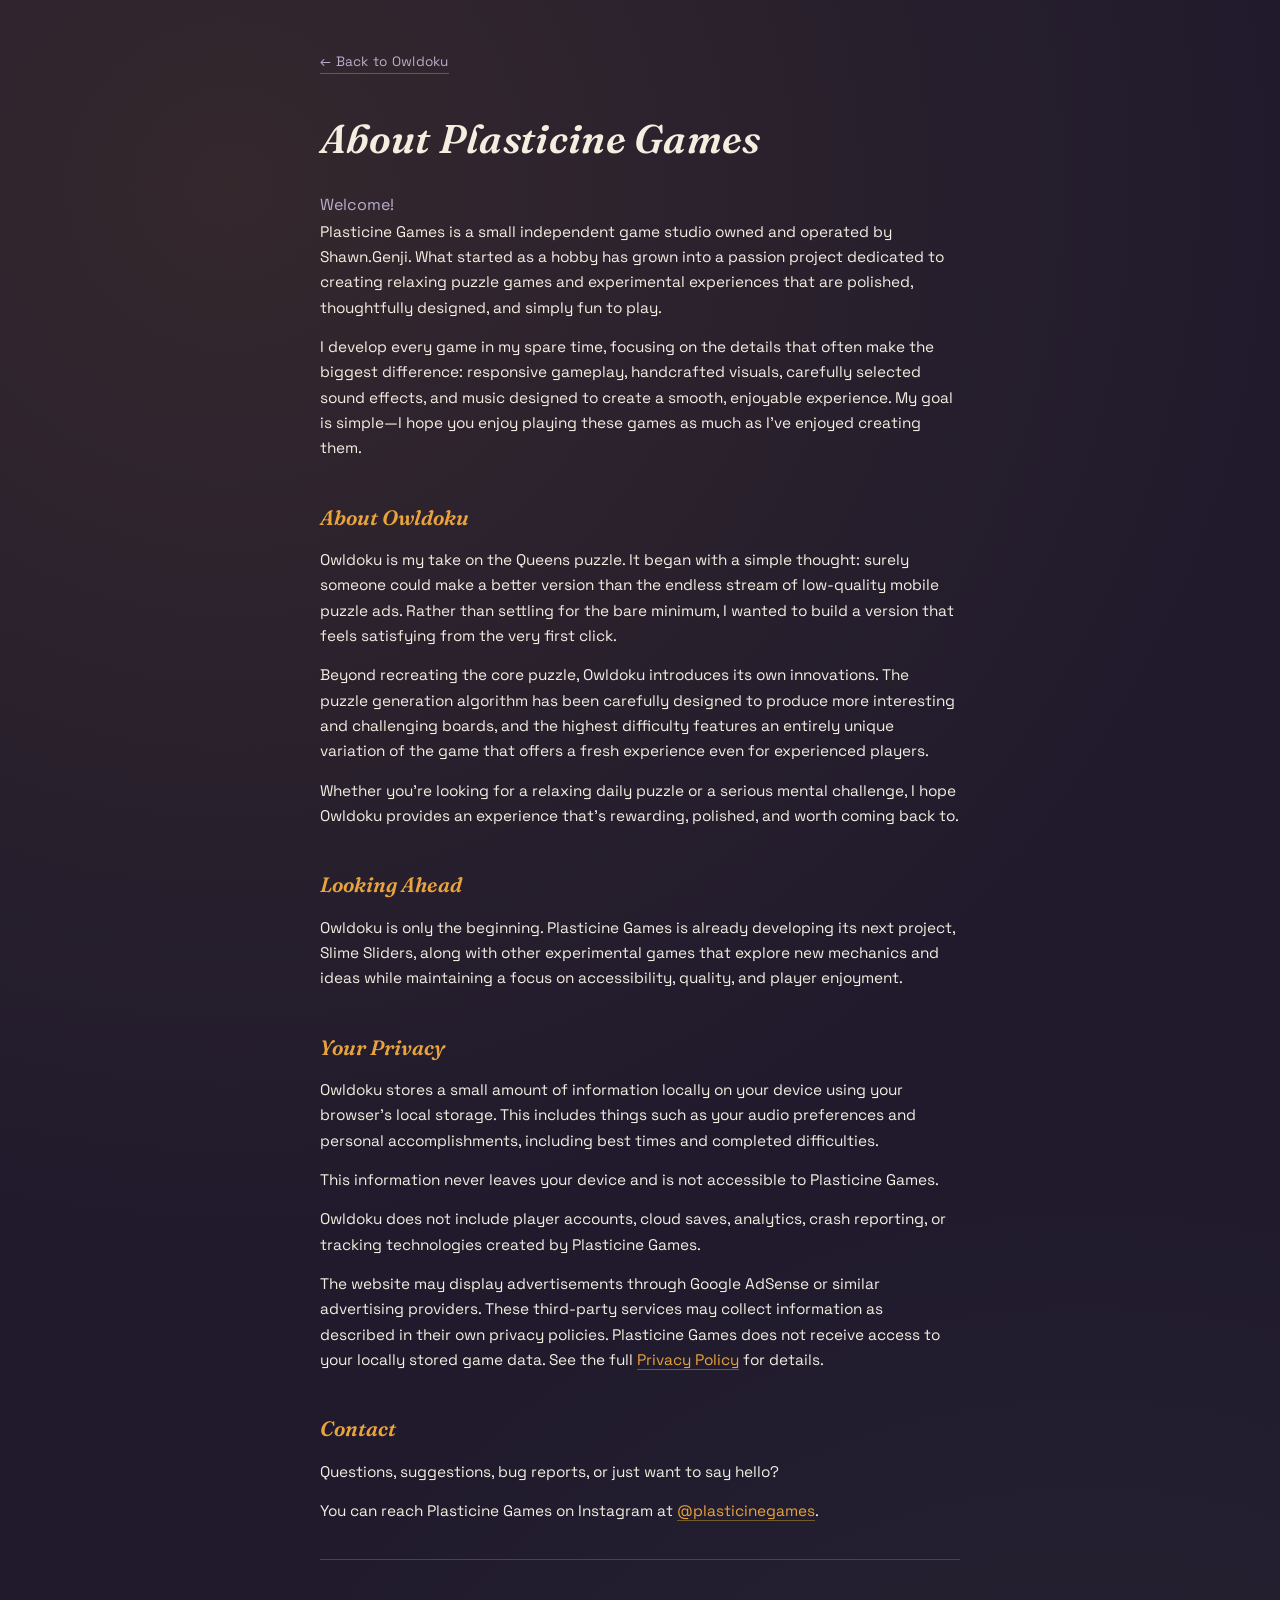
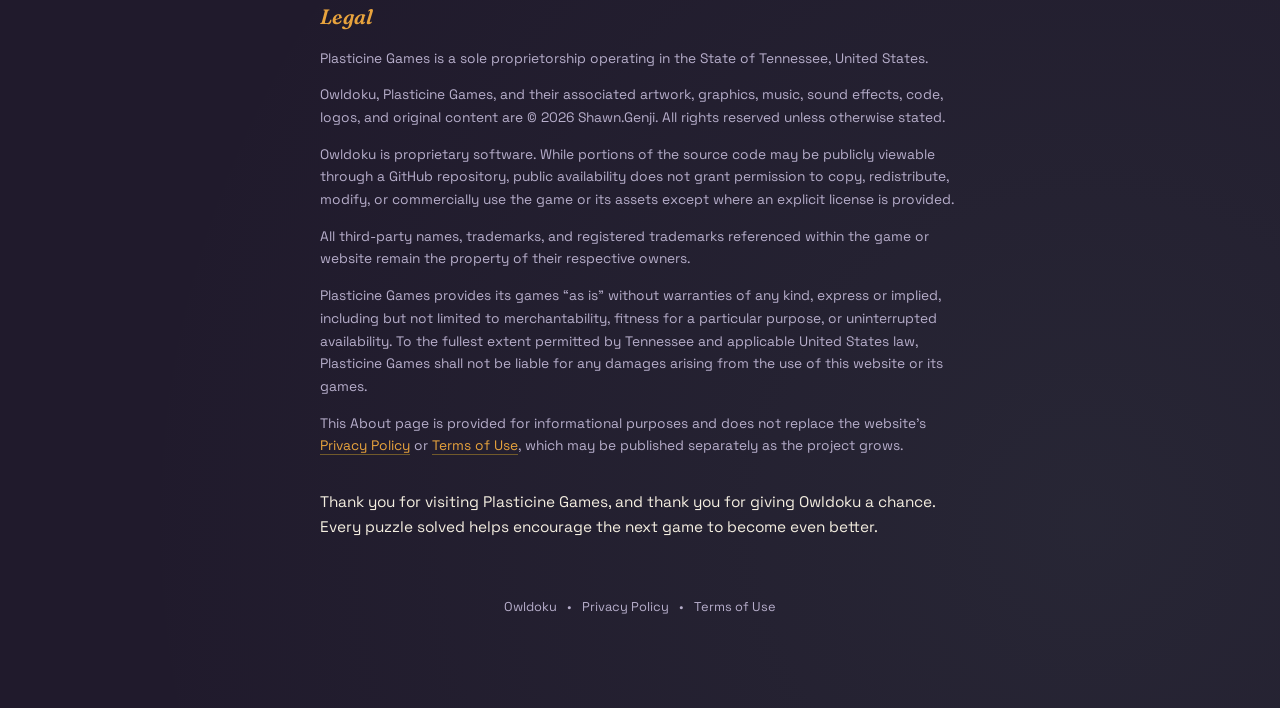
==== about.html @ 1ac2263f "Add files via upload" ====
<!DOCTYPE html>
<html lang="en">
<head>
<meta charset="UTF-8">
<meta name="viewport" content="width=device-width, initial-scale=1.0">
<title>About Us — Owldoku</title>
<link rel="icon" type="image/svg+xml" href="favicon.svg">
<link rel="apple-touch-icon" sizes="180x180" href="apple-touch-icon.png">
<link rel="preconnect" href="https://fonts.googleapis.com">
<link href="https://fonts.googleapis.com/css2?family=Fraunces:ital,wght@0,500;0,600;1,500&family=Space+Grotesk:wght@400;500;600;700&display=swap" rel="stylesheet">
<style>
  :root{
    --bg:#201a2c; --bg-deep:#17131f; --surface:#2c2440; --surface-2:#362c4d;
    --line:#4a3f63; --line-strong:#6a5c8f; --ink:#f4eee0; --ink-dim:#b7aecb;
    --accent:#e8a33d; --accent-dim:#715a2b;
  }
  *{box-sizing:border-box;}
  body{
    margin:0; min-height:100vh;
    background:
      radial-gradient(circle at 18% 8%, rgba(232,163,61,0.10), transparent 45%),
      radial-gradient(circle at 85% 92%, rgba(127,181,158,0.08), transparent 40%),
      var(--bg);
    color:var(--ink);
    font-family:'Space Grotesk', sans-serif;
    line-height:1.65;
    padding:48px 20px 90px;
  }
  .page{ max-width:640px; margin:0 auto; }
  .back-link{
    display:inline-flex; align-items:center; gap:6px;
    color:var(--ink-dim); text-decoration:none; font-size:0.85rem;
    margin-bottom:32px; letter-spacing:0.02em;
    transition:color 0.15s ease;
  }
  .back-link:hover, .back-link:focus-visible{ color:var(--accent); }
  h1{
    font-family:'Fraunces', serif; font-style:italic; font-weight:600;
    font-size:clamp(1.9rem, 6vw, 2.5rem); margin:0 0 6px; letter-spacing:0.3px;
  }
  .updated{ color:var(--ink-dim); font-size:0.78rem; margin-bottom:8px; text-transform:uppercase; letter-spacing:0.08em; }
  .lede{ color:var(--ink-dim); font-size:1rem; margin:20px 0 0; }
  h2{
    font-family:'Fraunces', serif; font-weight:600; font-style:italic;
    font-size:1.3rem; margin:40px 0 12px; color:var(--accent);
  }
  p{ color:var(--ink); margin:0 0 14px; font-size:0.96rem; }
  a{ color:var(--accent); text-decoration:none; border-bottom:1px solid var(--accent-dim); }
  a:hover, a:focus-visible{ border-color:var(--accent); }
  hr{ border:none; border-top:1px solid var(--line); margin:36px 0; }
  .legal p{ color:var(--ink-dim); font-size:0.86rem; }
  footer{
    margin-top:56px; text-align:center; font-size:0.8rem; color:var(--ink-dim);
    display:flex; gap:10px; justify-content:center; flex-wrap:wrap;
  }
  footer a{ color:var(--ink-dim); border-bottom:1px solid transparent; }
  footer a:hover, footer a:focus-visible{ color:var(--accent); border-color:var(--accent-dim); }
</style>
</head>
<body>
<div class="page">
  <a class="back-link" href="Owldoku.html">&larr; Back to Owldoku</a>

  <h1>About Plasticine Games</h1>
  <p class="lede">Welcome!</p>

  <p>Plasticine Games is a small independent game studio owned and operated by Shawn.Genji. What started as a hobby has grown into a passion project dedicated to creating relaxing puzzle games and experimental experiences that are polished, thoughtfully designed, and simply fun to play.</p>
  <p>I develop every game in my spare time, focusing on the details that often make the biggest difference: responsive gameplay, handcrafted visuals, carefully selected sound effects, and music designed to create a smooth, enjoyable experience. My goal is simple&mdash;I hope you enjoy playing these games as much as I&rsquo;ve enjoyed creating them.</p>

  <h2>About Owldoku</h2>
  <p>Owldoku is my take on the Queens puzzle. It began with a simple thought: surely someone could make a better version than the endless stream of low-quality mobile puzzle ads. Rather than settling for the bare minimum, I wanted to build a version that feels satisfying from the very first click.</p>
  <p>Beyond recreating the core puzzle, Owldoku introduces its own innovations. The puzzle generation algorithm has been carefully designed to produce more interesting and challenging boards, and the highest difficulty features an entirely unique variation of the game that offers a fresh experience even for experienced players.</p>
  <p>Whether you&rsquo;re looking for a relaxing daily puzzle or a serious mental challenge, I hope Owldoku provides an experience that&rsquo;s rewarding, polished, and worth coming back to.</p>

  <h2>Looking Ahead</h2>
  <p>Owldoku is only the beginning. Plasticine Games is already developing its next project, Slime Sliders, along with other experimental games that explore new mechanics and ideas while maintaining a focus on accessibility, quality, and player enjoyment.</p>

  <h2>Your Privacy</h2>
  <p>Owldoku stores a small amount of information locally on your device using your browser&rsquo;s local storage. This includes things such as your audio preferences and personal accomplishments, including best times and completed difficulties.</p>
  <p>This information never leaves your device and is not accessible to Plasticine Games.</p>
  <p>Owldoku does not include player accounts, cloud saves, analytics, crash reporting, or tracking technologies created by Plasticine Games.</p>
  <p>The website may display advertisements through Google AdSense or similar advertising providers. These third-party services may collect information as described in their own privacy policies. Plasticine Games does not receive access to your locally stored game data. See the full <a href="privacy.html">Privacy Policy</a> for details.</p>

  <h2>Contact</h2>
  <p>Questions, suggestions, bug reports, or just want to say hello?</p>
  <p>You can reach Plasticine Games on Instagram at <a href="https://www.instagram.com/plasticinegames" target="_blank" rel="noopener">@plasticinegames</a>.</p>

  <hr>

  <h2>Legal</h2>
  <div class="legal">
    <p>Plasticine Games is a sole proprietorship operating in the State of Tennessee, United States.</p>
    <p>Owldoku, Plasticine Games, and their associated artwork, graphics, music, sound effects, code, logos, and original content are &copy; 2026 Shawn.Genji. All rights reserved unless otherwise stated.</p>
    <p>Owldoku is proprietary software. While portions of the source code may be publicly viewable through a GitHub repository, public availability does not grant permission to copy, redistribute, modify, or commercially use the game or its assets except where an explicit license is provided.</p>
    <p>All third-party names, trademarks, and registered trademarks referenced within the game or website remain the property of their respective owners.</p>
    <p>Plasticine Games provides its games &ldquo;as is&rdquo; without warranties of any kind, express or implied, including but not limited to merchantability, fitness for a particular purpose, or uninterrupted availability. To the fullest extent permitted by Tennessee and applicable United States law, Plasticine Games shall not be liable for any damages arising from the use of this website or its games.</p>
    <p>This About page is provided for informational purposes and does not replace the website&rsquo;s <a href="privacy.html">Privacy Policy</a> or <a href="terms.html">Terms of Use</a>, which may be published separately as the project grows.</p>
  </div>

  <p style="margin-top:32px;">Thank you for visiting Plasticine Games, and thank you for giving Owldoku a chance. Every puzzle solved helps encourage the next game to become even better.</p>

  <footer>
    <a href="Owldoku.html">Owldoku</a> &bull; <a href="privacy.html">Privacy Policy</a> &bull; <a href="terms.html">Terms of Use</a>
  </footer>
</div>
</body>
</html>
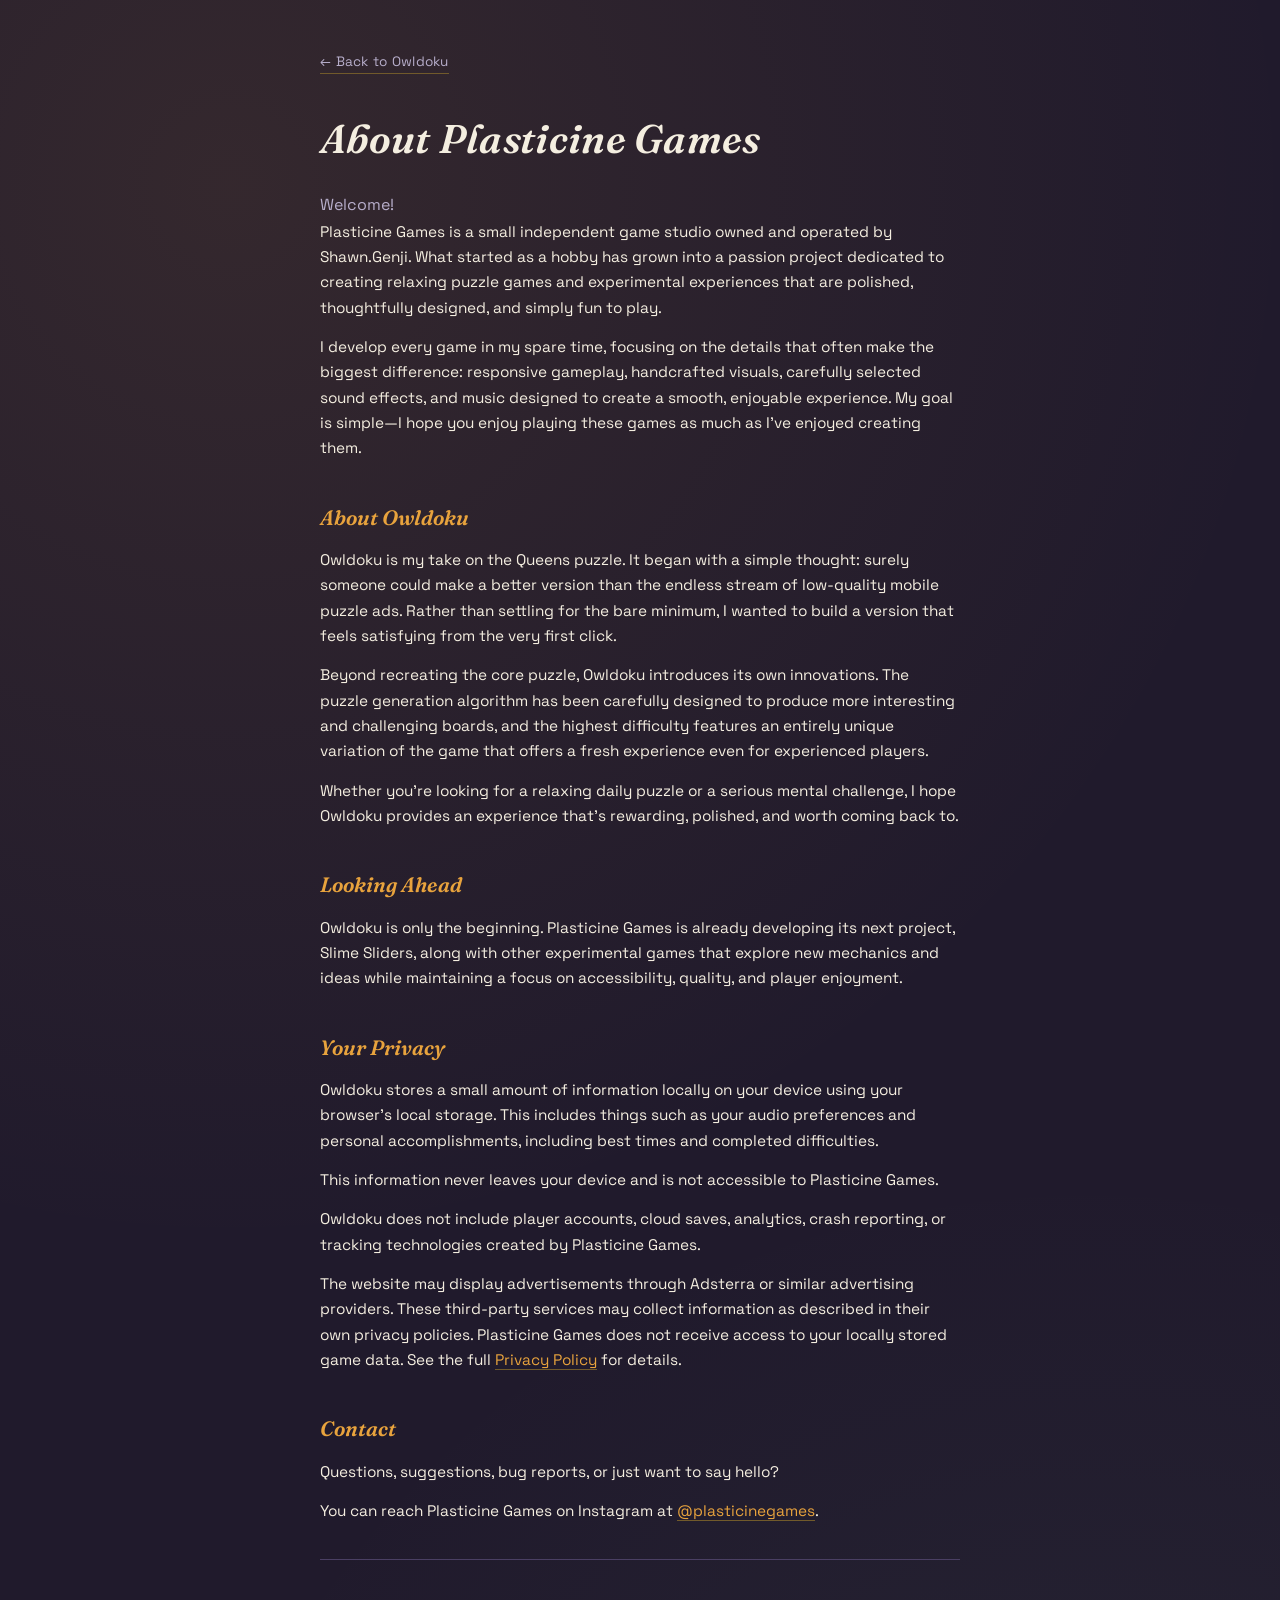
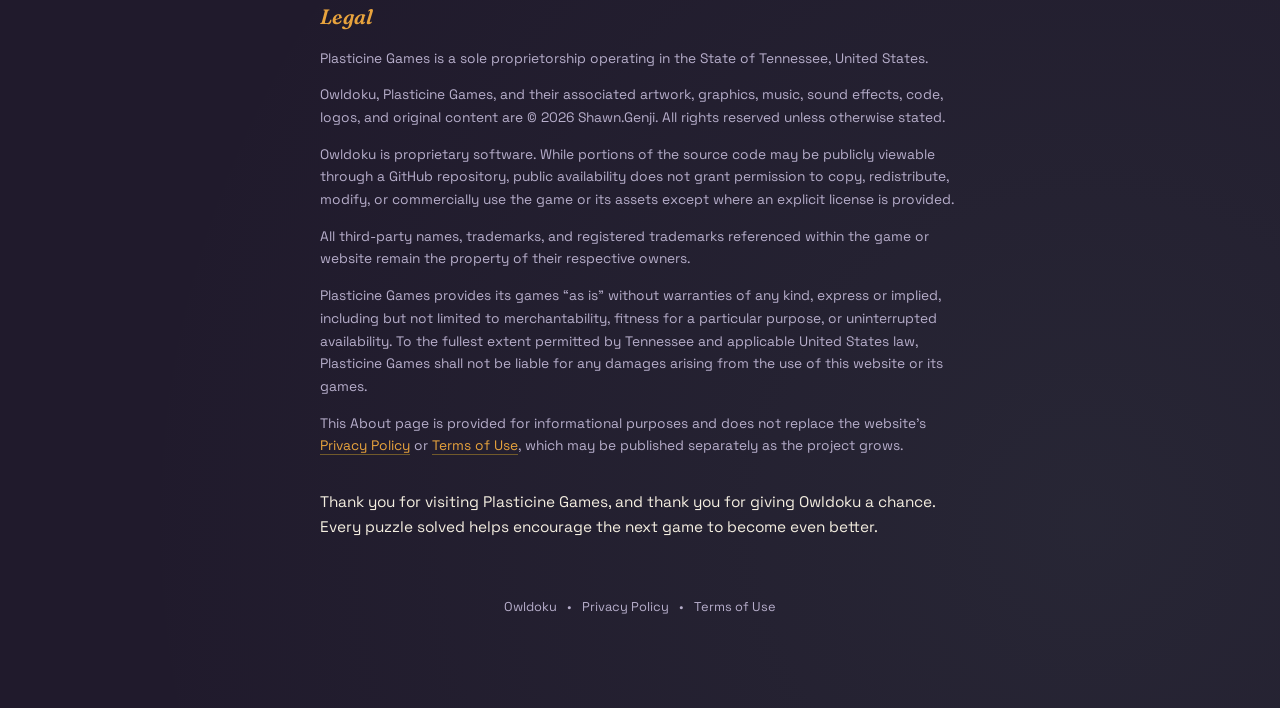
==== commit 071604a0: "Add files via upload" ====
--- a/about.html
+++ b/about.html
@@ -79,7 +79,7 @@
   <p>Owldoku stores a small amount of information locally on your device using your browser&rsquo;s local storage. This includes things such as your audio preferences and personal accomplishments, including best times and completed difficulties.</p>
   <p>This information never leaves your device and is not accessible to Plasticine Games.</p>
   <p>Owldoku does not include player accounts, cloud saves, analytics, crash reporting, or tracking technologies created by Plasticine Games.</p>
-  <p>The website may display advertisements through Google AdSense or similar advertising providers. These third-party services may collect information as described in their own privacy policies. Plasticine Games does not receive access to your locally stored game data. See the full <a href="privacy.html">Privacy Policy</a> for details.</p>
+  <p>The website may display advertisements through Adsterra or similar advertising providers. These third-party services may collect information as described in their own privacy policies. Plasticine Games does not receive access to your locally stored game data. See the full <a href="privacy.html">Privacy Policy</a> for details.</p>
 
   <h2>Contact</h2>
   <p>Questions, suggestions, bug reports, or just want to say hello?</p>
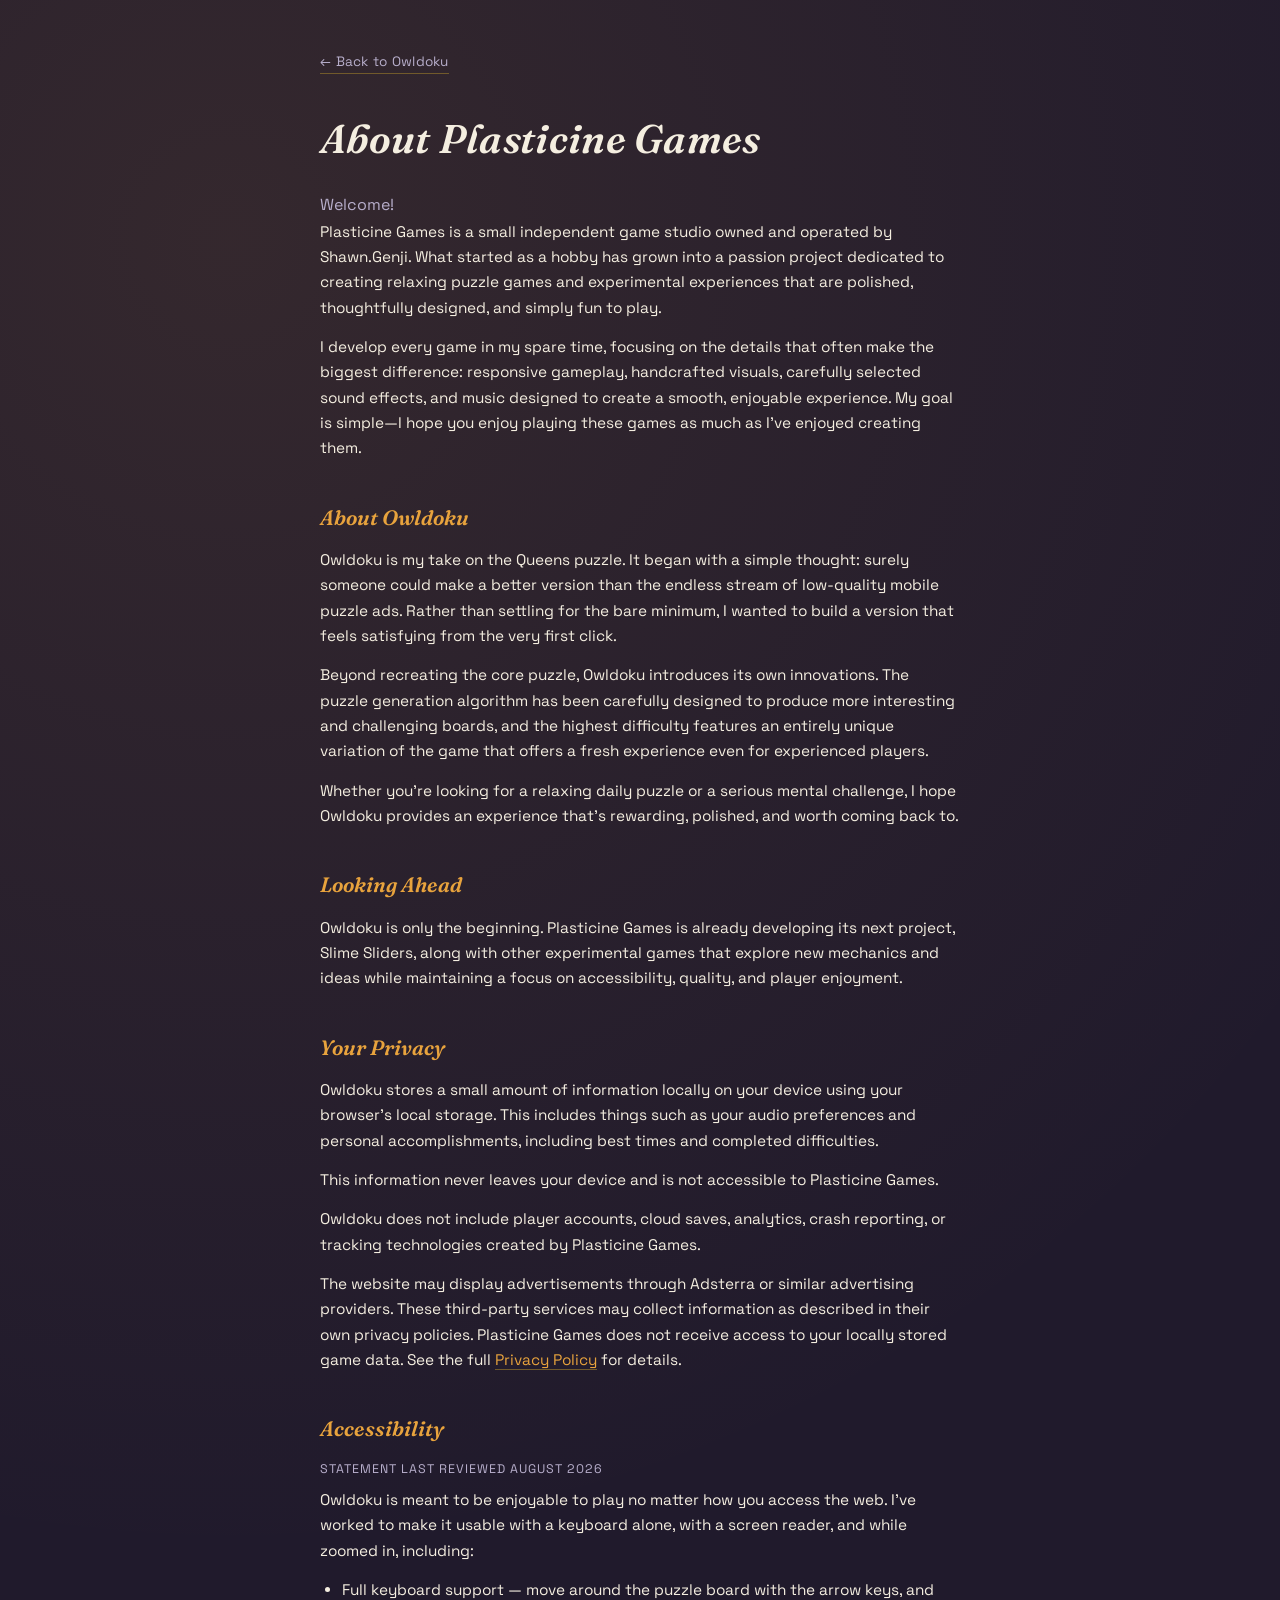
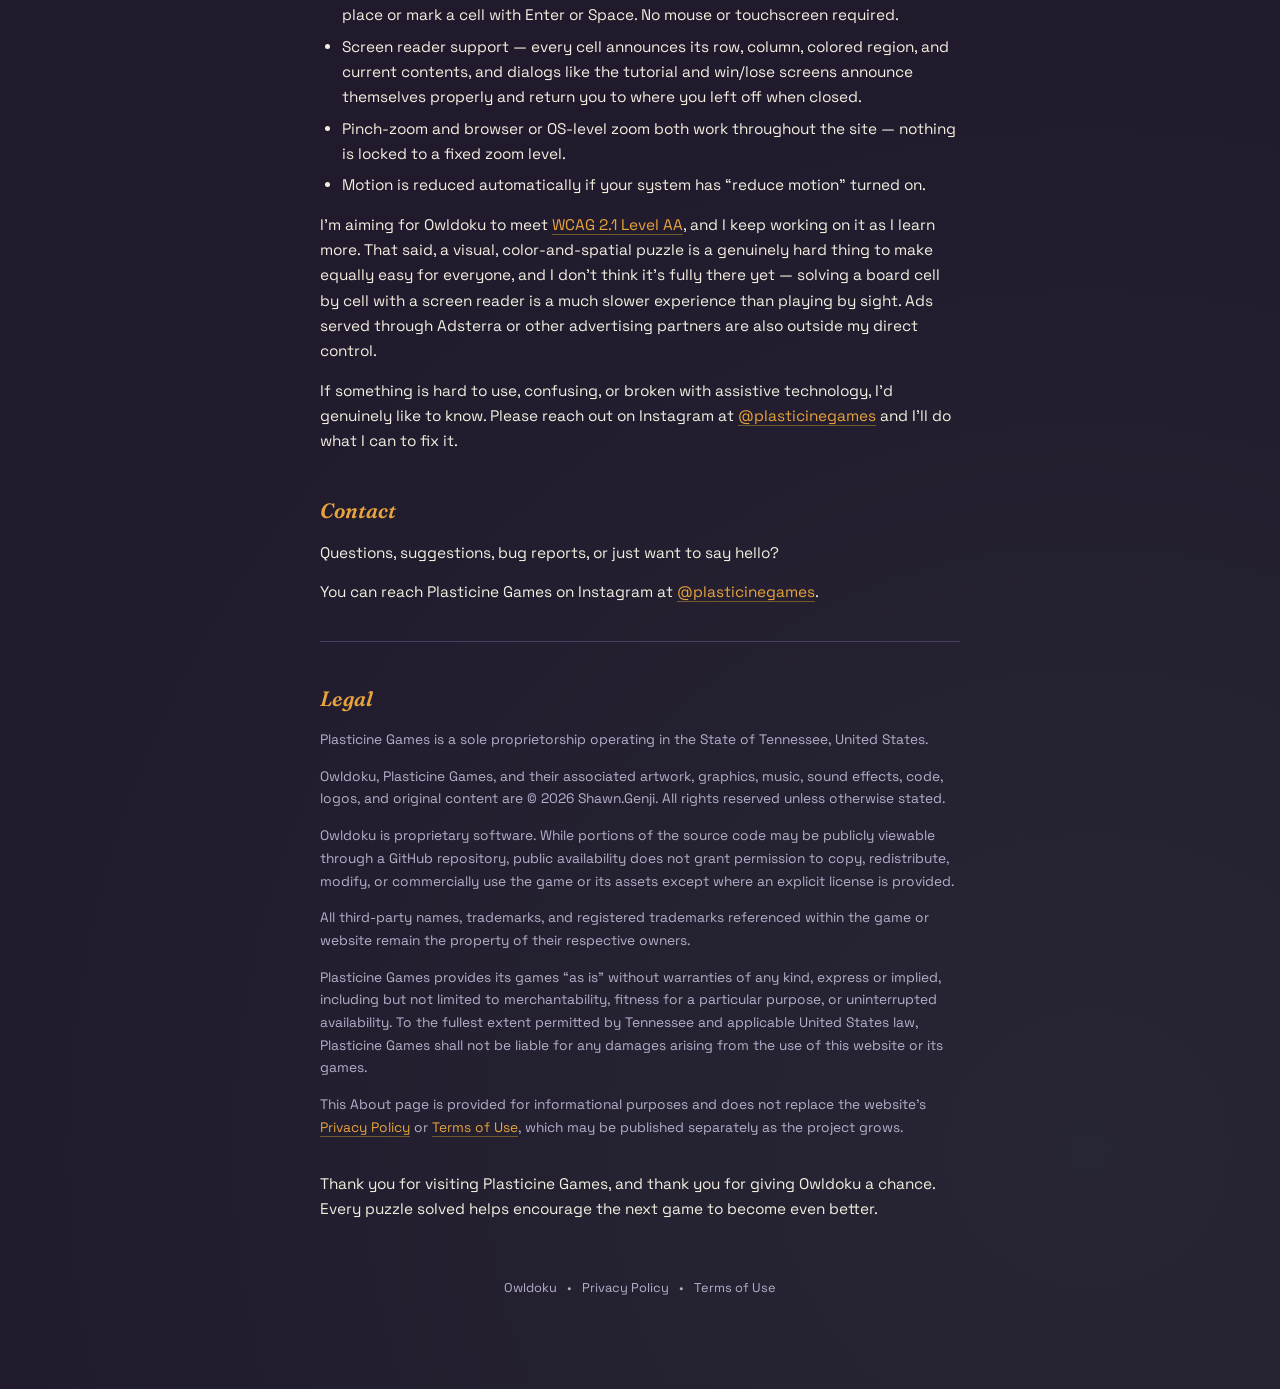
==== commit 5e38b30b: "Update about.html" ====
--- a/about.html
+++ b/about.html
@@ -45,6 +45,8 @@
     font-size:1.3rem; margin:40px 0 12px; color:var(--accent);
   }
   p{ color:var(--ink); margin:0 0 14px; font-size:0.96rem; }
+  ul{ margin:0 0 14px; padding-left:22px; }
+  li{ margin-bottom:6px; font-size:0.96rem; }
   a{ color:var(--accent); text-decoration:none; border-bottom:1px solid var(--accent-dim); }
   a:hover, a:focus-visible{ border-color:var(--accent); }
   hr{ border:none; border-top:1px solid var(--line); margin:36px 0; }
@@ -59,7 +61,7 @@
 </head>
 <body>
 <div class="page">
-  <a class="back-link" href="Owldoku.html">&larr; Back to Owldoku</a>
+  <a class="back-link" href="index.html">&larr; Back to Owldoku</a>
 
   <h1>About Plasticine Games</h1>
   <p class="lede">Welcome!</p>
@@ -81,6 +83,18 @@
   <p>Owldoku does not include player accounts, cloud saves, analytics, crash reporting, or tracking technologies created by Plasticine Games.</p>
   <p>The website may display advertisements through Adsterra or similar advertising providers. These third-party services may collect information as described in their own privacy policies. Plasticine Games does not receive access to your locally stored game data. See the full <a href="privacy.html">Privacy Policy</a> for details.</p>
 
+  <h2>Accessibility</h2>
+  <div class="updated">Statement last reviewed August 2026</div>
+  <p>Owldoku is meant to be enjoyable to play no matter how you access the web. I&rsquo;ve worked to make it usable with a keyboard alone, with a screen reader, and while zoomed in, including:</p>
+  <ul>
+    <li>Full keyboard support &mdash; move around the puzzle board with the arrow keys, and place or mark a cell with Enter or Space. No mouse or touchscreen required.</li>
+    <li>Screen reader support &mdash; every cell announces its row, column, colored region, and current contents, and dialogs like the tutorial and win/lose screens announce themselves properly and return you to where you left off when closed.</li>
+    <li>Pinch-zoom and browser or OS-level zoom both work throughout the site &mdash; nothing is locked to a fixed zoom level.</li>
+    <li>Motion is reduced automatically if your system has &ldquo;reduce motion&rdquo; turned on.</li>
+  </ul>
+  <p>I&rsquo;m aiming for Owldoku to meet <a href="https://www.w3.org/WAI/WCAG21/quickref/" target="_blank" rel="noopener">WCAG 2.1 Level AA</a>, and I keep working on it as I learn more. That said, a visual, color-and-spatial puzzle is a genuinely hard thing to make equally easy for everyone, and I don&rsquo;t think it&rsquo;s fully there yet &mdash; solving a board cell by cell with a screen reader is a much slower experience than playing by sight. Ads served through Adsterra or other advertising partners are also outside my direct control.</p>
+  <p>If something is hard to use, confusing, or broken with assistive technology, I&rsquo;d genuinely like to know. Please reach out on Instagram at <a href="https://www.instagram.com/plasticinegames" target="_blank" rel="noopener">@plasticinegames</a> and I&rsquo;ll do what I can to fix it.</p>
+
   <h2>Contact</h2>
   <p>Questions, suggestions, bug reports, or just want to say hello?</p>
   <p>You can reach Plasticine Games on Instagram at <a href="https://www.instagram.com/plasticinegames" target="_blank" rel="noopener">@plasticinegames</a>.</p>
@@ -100,7 +114,7 @@
   <p style="margin-top:32px;">Thank you for visiting Plasticine Games, and thank you for giving Owldoku a chance. Every puzzle solved helps encourage the next game to become even better.</p>
 
   <footer>
-    <a href="Owldoku.html">Owldoku</a> &bull; <a href="privacy.html">Privacy Policy</a> &bull; <a href="terms.html">Terms of Use</a>
+    <a href="index.html">Owldoku</a> &bull; <a href="privacy.html">Privacy Policy</a> &bull; <a href="terms.html">Terms of Use</a>
   </footer>
 </div>
 </body>
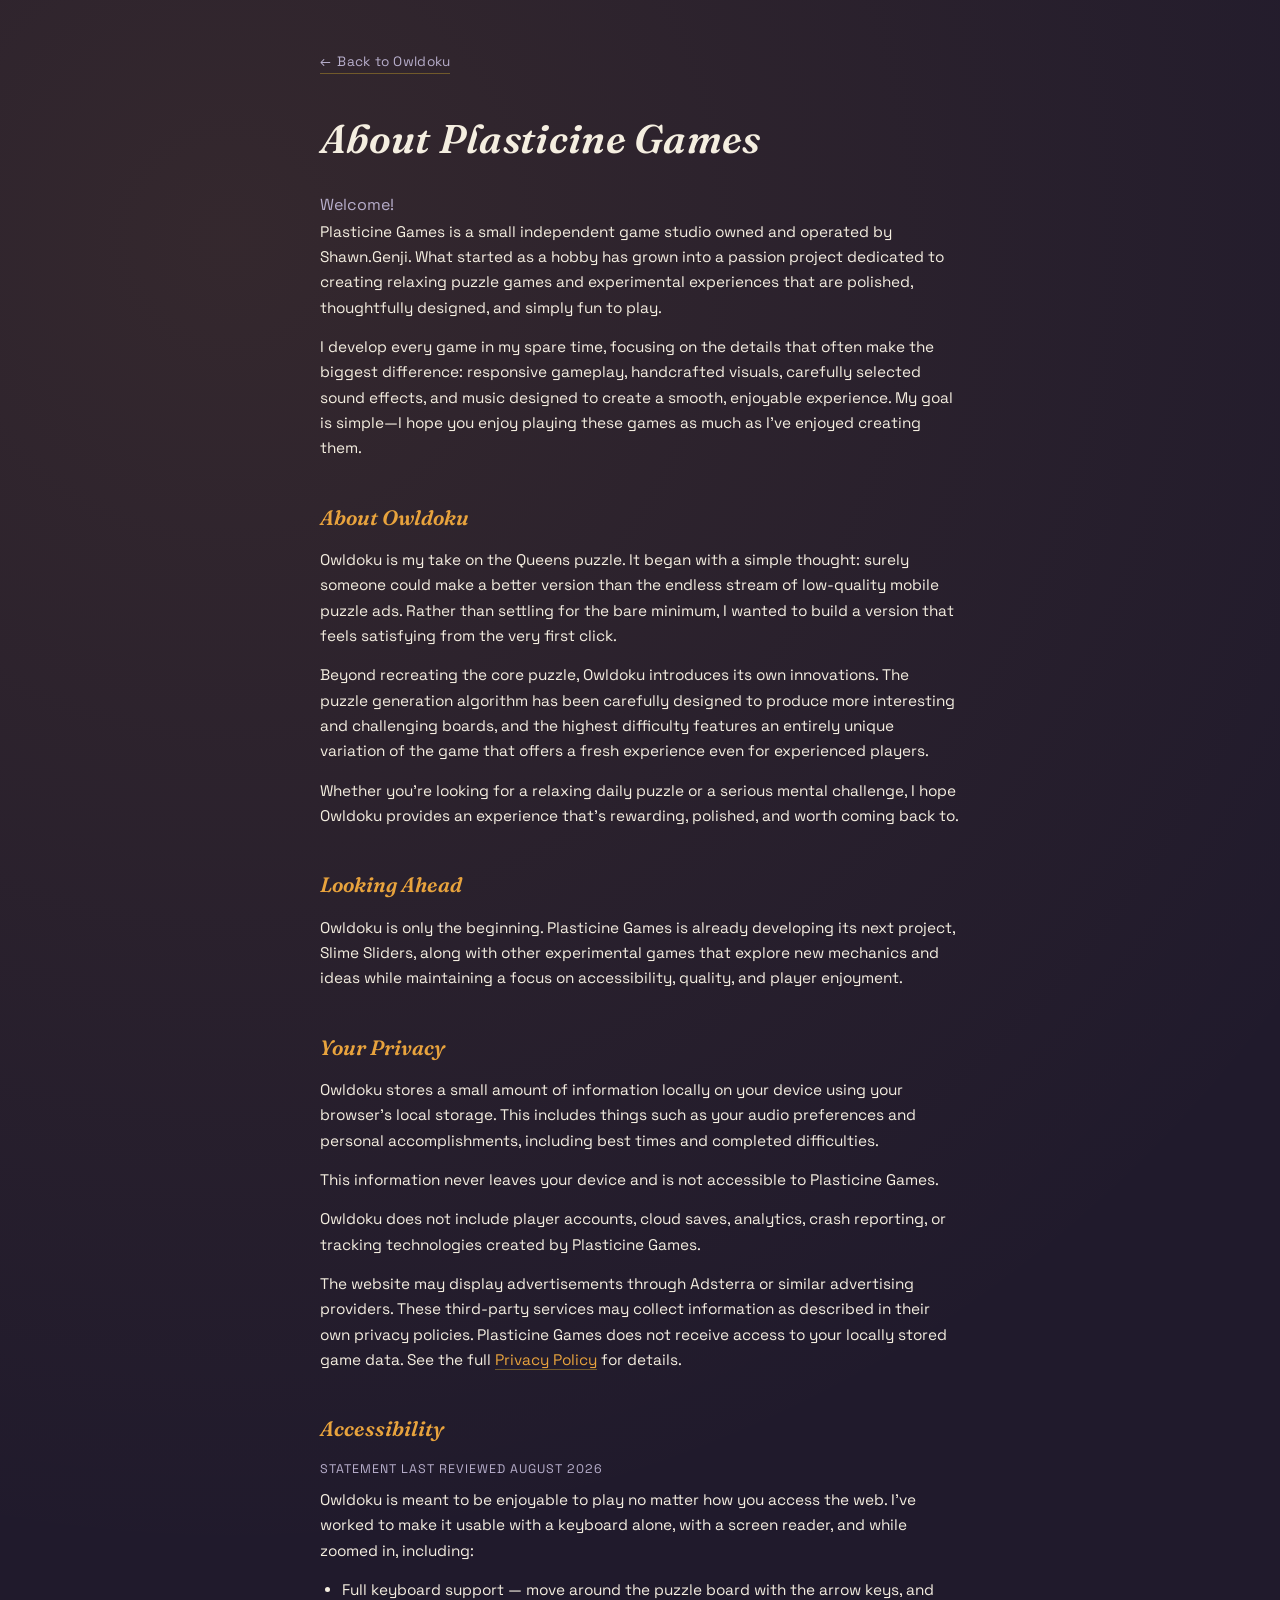
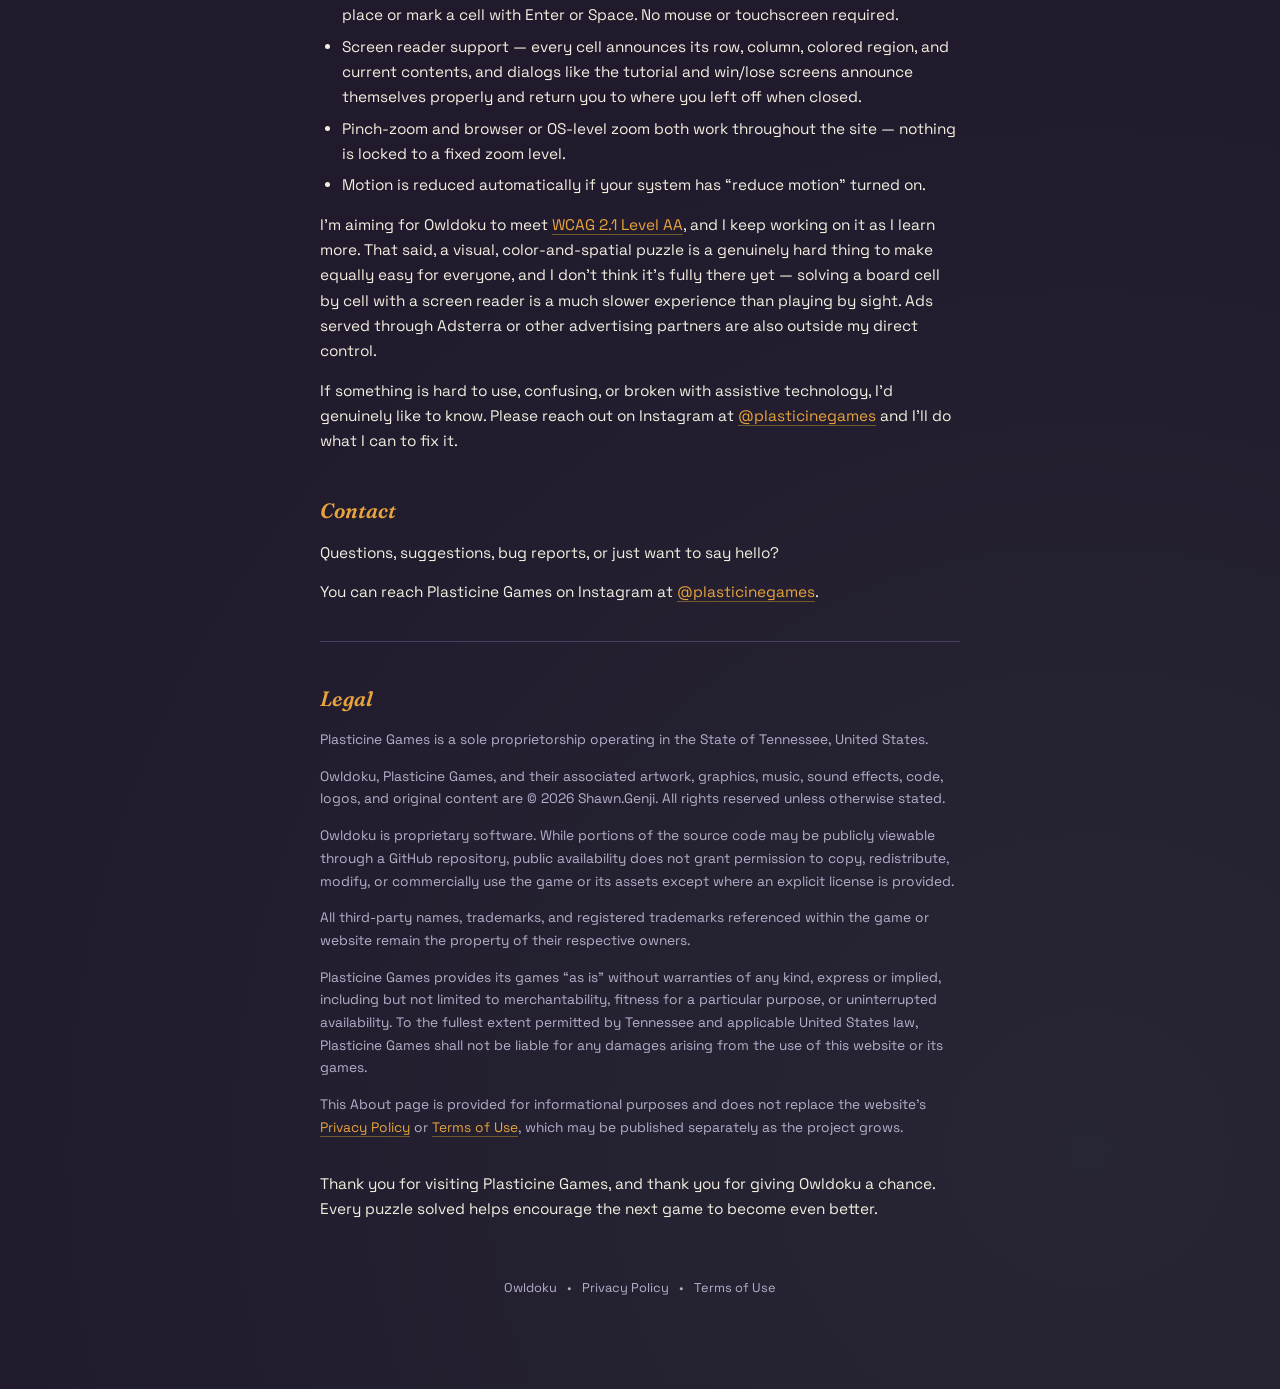
==== commit b0882ee2: "Update about.html" ====
--- a/about.html
+++ b/about.html
@@ -49,6 +49,27 @@
   li{ margin-bottom:6px; font-size:0.96rem; }
   a{ color:var(--accent); text-decoration:none; border-bottom:1px solid var(--accent-dim); }
   a:hover, a:focus-visible{ border-color:var(--accent); }
+  /* ---- accessibility utilities ---- */
+  .sr-only{
+    position:absolute; width:1px; height:1px; padding:0; margin:-1px;
+    overflow:hidden; clip:rect(0,0,0,0); white-space:nowrap; border:0;
+  }
+  .skip-link{
+    position:absolute; left:8px; top:-60px; z-index:1000;
+    background:var(--accent); color:var(--bg-deep);
+    padding:10px 16px; border-radius:8px;
+    font-family:'Space Grotesk', sans-serif; font-weight:600; font-size:0.85rem;
+    text-decoration:none; transition:top 0.15s ease;
+  }
+  .skip-link:focus{ top:8px; }
+  @media (prefers-reduced-motion: reduce){
+    *, *::before, *::after{
+      animation-duration:0.001ms !important;
+      animation-iteration-count:1 !important;
+      transition-duration:0.001ms !important;
+      scroll-behavior:auto !important;
+    }
+  }
   hr{ border:none; border-top:1px solid var(--line); margin:36px 0; }
   .legal p{ color:var(--ink-dim); font-size:0.86rem; }
   footer{
@@ -60,9 +81,11 @@
 </style>
 </head>
 <body>
+<a href="#main" class="skip-link">Skip to main content</a>
 <div class="page">
-  <a class="back-link" href="index.html">&larr; Back to Owldoku</a>
+  <a class="back-link" href="index.html"><span aria-hidden="true">&larr;</span> Back to Owldoku</a>
 
+  <main id="main">
   <h1>About Plasticine Games</h1>
   <p class="lede">Welcome!</p>
 
@@ -92,12 +115,12 @@
     <li>Pinch-zoom and browser or OS-level zoom both work throughout the site &mdash; nothing is locked to a fixed zoom level.</li>
     <li>Motion is reduced automatically if your system has &ldquo;reduce motion&rdquo; turned on.</li>
   </ul>
-  <p>I&rsquo;m aiming for Owldoku to meet <a href="https://www.w3.org/WAI/WCAG21/quickref/" target="_blank" rel="noopener">WCAG 2.1 Level AA</a>, and I keep working on it as I learn more. That said, a visual, color-and-spatial puzzle is a genuinely hard thing to make equally easy for everyone, and I don&rsquo;t think it&rsquo;s fully there yet &mdash; solving a board cell by cell with a screen reader is a much slower experience than playing by sight. Ads served through Adsterra or other advertising partners are also outside my direct control.</p>
-  <p>If something is hard to use, confusing, or broken with assistive technology, I&rsquo;d genuinely like to know. Please reach out on Instagram at <a href="https://www.instagram.com/plasticinegames" target="_blank" rel="noopener">@plasticinegames</a> and I&rsquo;ll do what I can to fix it.</p>
+  <p>I&rsquo;m aiming for Owldoku to meet <a href="https://www.w3.org/WAI/WCAG21/quickref/" target="_blank" rel="noopener">WCAG 2.1 Level AA<span class="sr-only"> (opens in a new tab)</span></a>, and I keep working on it as I learn more. That said, a visual, color-and-spatial puzzle is a genuinely hard thing to make equally easy for everyone, and I don&rsquo;t think it&rsquo;s fully there yet &mdash; solving a board cell by cell with a screen reader is a much slower experience than playing by sight. Ads served through Adsterra or other advertising partners are also outside my direct control.</p>
+  <p>If something is hard to use, confusing, or broken with assistive technology, I&rsquo;d genuinely like to know. Please reach out on Instagram at <a href="https://www.instagram.com/plasticinegames" target="_blank" rel="noopener">@plasticinegames<span class="sr-only"> (opens in a new tab)</span></a> and I&rsquo;ll do what I can to fix it.</p>
 
   <h2>Contact</h2>
   <p>Questions, suggestions, bug reports, or just want to say hello?</p>
-  <p>You can reach Plasticine Games on Instagram at <a href="https://www.instagram.com/plasticinegames" target="_blank" rel="noopener">@plasticinegames</a>.</p>
+  <p>You can reach Plasticine Games on Instagram at <a href="https://www.instagram.com/plasticinegames" target="_blank" rel="noopener">@plasticinegames<span class="sr-only"> (opens in a new tab)</span></a>.</p>
 
   <hr>
 
@@ -112,6 +135,7 @@
   </div>
 
   <p style="margin-top:32px;">Thank you for visiting Plasticine Games, and thank you for giving Owldoku a chance. Every puzzle solved helps encourage the next game to become even better.</p>
+  </main>
 
   <footer>
     <a href="index.html">Owldoku</a> &bull; <a href="privacy.html">Privacy Policy</a> &bull; <a href="terms.html">Terms of Use</a>
